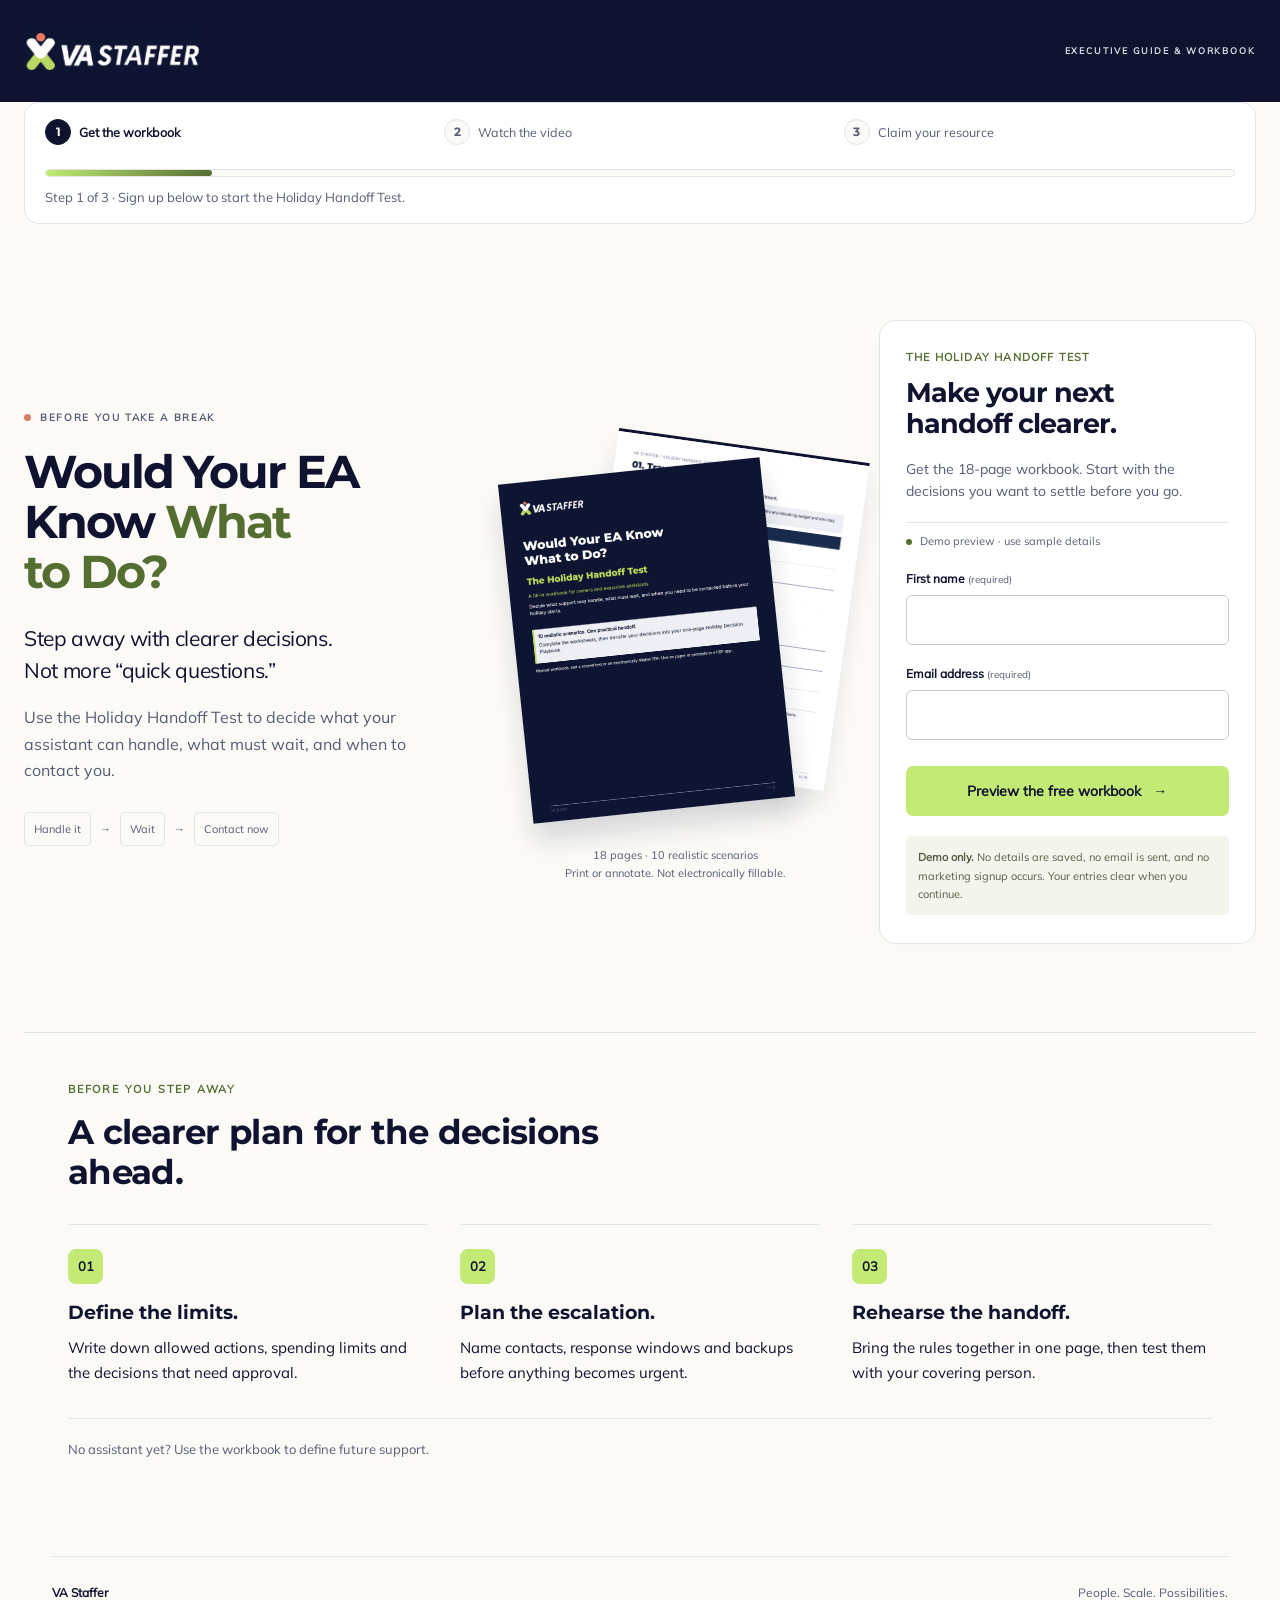
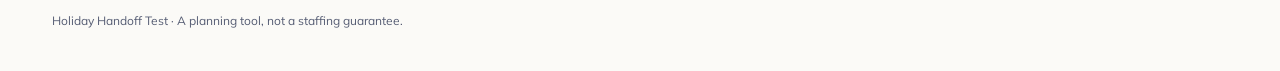
==== index.html @ 34c8da95 "Add 3-step progress bar to all pages; replace thank-you demo link with Claim Your Resource Page Here" ====
<!doctype html>
<html lang="en"><head><meta charset="utf-8"><meta name="viewport" content="width=device-width,initial-scale=1"><meta name="robots" content="noindex, nofollow"><meta name="description" content="The Holiday Handoff Test: an 18-page workbook for owners and executive assistants."><title>Would Your EA Know What to Do? | VA Staffer</title><link rel="icon" href="data:,"><link rel="stylesheet" href="styles.css"></head><body><a class="skip" href="#main">Skip to content</a><header><div class="header-inner"><img src="assets/logo-user-reference.png" width="204" height="57" alt="VA Staffer"><span>EXECUTIVE GUIDE &amp; WORKBOOK</span></div></header><main id="main"><nav aria-label="Funnel progress" class="progress-steps compact"><ol><li data-state="now"><span class="step-dot">1</span><span><b>Get the workbook</b></span></li><li data-state="next"><span class="step-dot">2</span><span>Watch the video</span></li><li data-state="next"><span class="step-dot">3</span><span>Claim your resource</span></li></ol><div class="progress-bar" role="img" aria-label="Progress: step 1 of 3"><div class="progress-fill" style="width:14%"></div></div><p class="progress-note small">Step 1 of 3 · Sign up below to start the Holiday Handoff Test.</p></nav><section class="opt-hero"><div class="hero-copy"><p class="eyebrow hero-eyebrow">BEFORE YOU TAKE A BREAK</p><h1>Would Your EA<br>Know <em>What<br>to Do?</em></h1><p class="lead">Step away with clearer decisions.<br>Not more “quick questions.”</p><p>Use the Holiday Handoff Test to decide what your assistant can handle, what must wait, and when to contact you.</p><div class="decision-chips" aria-label="Three decision routes"><span>Handle it</span><b aria-hidden="true">→</b><span>Wait</span><b aria-hidden="true">→</b><span>Contact now</span></div></div><section class="form-card" aria-labelledby="form-heading"><p class="eyebrow">THE HOLIDAY HANDOFF TEST</p><h2 id="form-heading">Make your next<br>handoff clearer.</h2><p>Get the 18-page workbook. Start with the decisions you want to settle before you go.</p><p class="form-demo" id="demo-explanation"><span></span> Demo preview · use sample details</p><form id="demo-form" novalidate aria-describedby="demo-explanation privacy-note"><label for="first-name">First name <span class="required">(required)</span></label><input id="first-name" type="text" autocomplete="off" required maxlength="80" aria-describedby="first-name-error"><p class="error" id="first-name-error"></p><label for="email">Email address <span class="required">(required)</span></label><input id="email" type="email" autocomplete="off" inputmode="email" required maxlength="254" aria-describedby="email-error"><p class="error" id="email-error"></p><button class="button lime" type="submit" disabled>Preview the free workbook <span aria-hidden="true">→</span></button><p class="sr-only" id="form-status" role="status" aria-live="polite"></p><p class="small" id="privacy-note"><strong>Demo only.</strong> No details are saved, no email is sent, and no marketing signup occurs. Your entries clear when you continue.</p><noscript><p class="demo">JavaScript is required for this browser-only demo. No form data will be sent.</p></noscript></form></section><figure class="product"><div class="mockup"><img class="worksheet" src="assets/worksheet.png" width="551" height="713" alt="Actual travel disruption worksheet from the Holiday Handoff Test"><div class="book"><img src="assets/workbook-cover.png" width="816" height="1056" alt="Would Your EA Know What to Do? The Holiday Handoff Test workbook cover"></div></div><figcaption><strong>18 pages · 10 realistic scenarios</strong><br>Print or annotate. Not electronically fillable.</figcaption></figure></section><section class="section benefits" aria-labelledby="benefits-heading"><p class="eyebrow">BEFORE YOU STEP AWAY</p><h2 id="benefits-heading">A clearer plan for the decisions ahead.</h2><div class="grid"><article><span class="step">01</span><h3>Define the limits.</h3><p>Write down allowed actions, spending limits and the decisions that need approval.</p></article><article><span class="step">02</span><h3>Plan the escalation.</h3><p>Name contacts, response windows and backups before anything becomes urgent.</p></article><article><span class="step">03</span><h3>Rehearse the handoff.</h3><p>Bring the rules together in one page, then test them with your covering person.</p></article></div><p class="small closing">No assistant yet? Use the workbook to define future support.</p></section></main><script src="demo.js"></script><footer><div><strong>VA Staffer</strong><span>People. Scale. Possibilities.</span></div><p>Holiday Handoff Test · A planning tool, not a staffing guarantee.</p></footer></body></html>
---- styles.css ----
@font-face{font-family:Montserrat;src:url('assets/Montserrat.ttf') format('truetype');font-weight:400;font-display:swap}@font-face{font-family:Montserrat;src:url('assets/Montserrat-700.ttf') format('truetype');font-weight:600 900;font-display:swap}@font-face{font-family:Mulish;src:url('assets/mulish.ttf') format('truetype');font-weight:400;font-display:swap}:root{--navy:#0f1530;--lime:#c2ea74;--coral:#d98167;--gray:#f7f7f9;--muted:#566079;--line:#dce0e8}*{box-sizing:border-box}body{margin:0;background:var(--gray);color:var(--navy);font:16px/1.65 Mulish,Arial,sans-serif}h1,h2,h3{font-family:Montserrat,Arial,sans-serif;line-height:1.16}h1{font-size:clamp(36px,3.25vw,49px);letter-spacing:-1.5px;margin:16px 0 24px}h2{font-size:29px;letter-spacing:-.7px;margin:10px 0 24px}h3{font-size:20px;margin:18px 0 12px}p{margin:0 0 20px}a{color:inherit;text-underline-offset:4px}a:hover{text-decoration-thickness:2px}header{background:var(--navy);color:white}.header-inner{max-width:1224px;padding:25px 24px;margin:auto;display:flex;align-items:center;justify-content:space-between;gap:24px}.header-inner img{width:204px;height:auto;display:block}.header-inner span{font-size:11px;letter-spacing:1.8px;color:#dce0e8;font-weight:800}main{max-width:1224px;margin:auto;padding:0 24px}.opt-hero{display:grid;grid-template-columns:1.02fr .73fr 1.02fr;grid-template-areas:'copy book form';gap:34px;padding:64px 0;align-items:center}.hero-copy{grid-area:copy}.hero-copy h1 em{font-style:normal;display:inline;background:var(--lime);box-shadow:5px 0 var(--lime),-2px 0 var(--lime)}.hero-copy .lead{font-size:19px}.eyebrow{font-size:11px;font-weight:900;letter-spacing:1.8px;line-height:1.5;margin-bottom:16px}.product{grid-area:book;margin:0;text-align:center}.book{margin:10px 10px 28px 0;transform:rotate(-3deg);border:1px solid #47506b;box-shadow:7px 7px 0 var(--coral),14px 16px 25px #0f153025}.book img{display:block;width:100%;height:auto}.product figcaption{font-size:12px;color:var(--muted);line-height:1.6}.form-card{grid-area:form;background:white;padding:27px;border:1px solid var(--line);border-radius:16px;box-shadow:0 14px 40px #0f153007}.form-card h2{font-size:24px;margin:10px 0 14px}.form-card>p:not(.eyebrow){font-size:14px}.demo{background:#f1f5eb;border-left:3px solid #829d4c;padding:12px 14px;font-size:13px;line-height:1.55;margin:18px 0 22px}.demo p{margin:8px 0 10px}.demo a{font-weight:900}label{display:block;font-weight:800;font-size:14px;margin-bottom:6px}.required{font-size:11px;color:var(--muted);font-weight:600}input{display:block;width:100%;min-height:48px;font:inherit;font-size:16px;color:var(--navy);padding:11px 12px;border:1px solid #8c93a4;border-radius:6px;background:#fff}input::placeholder{color:#697386}input[aria-invalid=true]{border:2px solid #9b2929}.error{font-size:12px;line-height:1.45;color:#9b2929;min-height:8px;margin:4px 0 10px}.error:empty{margin:0;min-height:14px}.button{display:inline-flex;justify-content:center;align-items:center;gap:12px;min-height:50px;padding:14px 23px;border:0;border-radius:7px;font:800 15px/1.45 Mulish,Arial,sans-serif;color:var(--navy);text-decoration:none;cursor:pointer;transition:background .15s,transform .15s}.button:hover{filter:brightness(.96);transform:translateY(-1px)}.button:disabled{opacity:.6;cursor:not-allowed}.lime{background:var(--lime)}.coral{background:var(--coral)}form .button{width:100%;margin:4px 0 16px}.small{font-size:13px;color:var(--muted);line-height:1.65;margin:14px 0 0}.section{padding:48px;margin:0 0 28px;background:white;border-radius:16px;border:1px solid var(--line)}.grid{display:grid;grid-template-columns:repeat(3,1fr);gap:32px;margin-top:32px}.grid article{border-top:1px solid var(--line);padding-top:24px}.grid p{font-size:15px;margin:0}.step{display:inline-flex;background:var(--lime);min-width:35px;height:35px;align-items:center;justify-content:center;border-radius:50%;font-weight:900;font-size:13px}.closing{margin-top:32px;padding-top:20px;border-top:1px solid var(--line)}.narrow{max-width:1008px;padding-top:48px}.confirmation{text-align:center;background:transparent;border:none;padding:12px 32px 20px}.confirmation h1{font-size:42px;max-width:700px;margin:16px auto 20px}.lead{font-size:20px;line-height:1.6}.check-icon{display:inline-flex;align-items:center;justify-content:center;width:48px;height:48px;border-radius:50%;background:var(--lime);font-size:25px;margin-bottom:24px}.thank-demo{max-width:620px;margin:28px auto 0;text-align:left}.video-section h2{margin-bottom:24px}.video{aspect-ratio:16/9;background:var(--navy);border-radius:10px;overflow:hidden}.video iframe{width:100%;height:100%;border:0;display:block}.bridge{background:var(--navy);color:white;border-color:var(--navy);margin-bottom:48px}.bridge .eyebrow{color:var(--lime)}.bridge h2{max-width:730px;font-size:32px}.bridge>p:not(.eyebrow){max-width:730px}.bridge .small{color:#dce0e8}.bridge .button{margin-top:6px}.hero{display:grid;grid-template-columns:1.3fr .7fr;gap:10px 60px;align-items:center;margin:48px 0 28px;padding:48px;background:white;border:1px solid var(--line);border-radius:16px}.resource-label{grid-column:1/-1}.resource-hero h1{max-width:640px}.resource-hero .visual{text-align:center}.cover{display:block;width:100%;max-width:240px;height:auto;margin:auto;box-shadow:8px 8px 0 var(--coral)}.caption{font-size:12px;color:var(--muted);margin:24px 0 0}.scenarios{columns:2;column-gap:40px;margin:24px 0;padding-left:22px}.scenarios li{break-inside:avoid;margin:7px 0}li{margin-bottom:10px}footer{max-width:1224px;margin:auto;padding:20px 24px 40px;font-size:12px;color:var(--muted)}footer>div{display:flex;align-items:center;justify-content:space-between;gap:20px;border-top:1px solid var(--line);padding-top:26px;margin-bottom:8px}footer strong{color:var(--navy);font-weight:900}footer p{margin:0}.skip{position:absolute;top:0;left:16px;transform:translateY(-150%);background:white;padding:12px;z-index:9}.skip:focus{transform:translateY(0)}:focus-visible{outline:3px solid #586c23;outline-offset:4px}.sr-only{position:absolute;width:1px;height:1px;padding:0;margin:-1px;overflow:hidden;clip:rect(0,0,0,0);white-space:nowrap;border:0}@media(max-width:1100px) and (min-width:761px){.opt-hero{grid-template-columns:1fr 1fr;grid-template-areas:'copy form' 'book form';gap:28px}.product{max-width:220px;margin:auto}.hero-copy h1{font-size:39px}}@media(max-width:760px){.header-inner{padding:21px 22px}.header-inner img{width:176px}.header-inner span{display:none}main{padding:0 20px}.opt-hero{display:flex;flex-direction:column;gap:30px;padding:36px 0}.hero-copy h1{font-size:39px;letter-spacing:-1.3px}.hero-copy .lead{font-size:18px}.hero-copy>p:last-child{margin-bottom:0}.form-card{width:100%;padding:24px}.form-card h2{font-size:25px}.product{max-width:230px;margin:12px auto}.section{padding:28px 24px;border-radius:12px}h2{font-size:26px}.grid{grid-template-columns:1fr;gap:24px;margin-top:28px}.grid h3{margin-top:14px}.grid article{padding-top:22px}.narrow{padding-top:32px}.confirmation{padding:0 0 28px}.confirmation h1{font-size:35px;letter-spacing:-1px}.lead{font-size:18px}.thank-demo{margin-top:24px}.video-section{padding:24px 16px}.bridge h2{font-size:27px}.bridge .button{width:100%;padding-inline:16px}.hero{grid-template-columns:1fr;margin-top:32px;padding:28px 24px;gap:20px}.resource-hero h1{font-size:35px;letter-spacing:-1px;margin-top:0}.resource-label{grid-column:auto}.resource-label p{margin-bottom:0}.hero .visual{margin:12px 0 4px}.cover{max-width:215px}.resource-hero .button{width:100%;padding-inline:12px}.scenarios{columns:1}.check-icon{margin-bottom:22px}footer{padding:10px 20px 30px}footer>div{display:block}footer span{display:block;margin-top:4px}}@media(prefers-reduced-motion:reduce){*{scroll-behavior:auto!important;transition:none!important}}
/* Reference-led website: warm paper, spacious three-column hero, true resource mockup. */
:root{--navy:#10132f;--lime:#c2ea74;--olive:#546e32;--gray:#fbfaf7;--muted:#555c73;--line:#e4e3e9}
body{background:var(--gray)}.header-inner{max-width:1336px;padding:26px 24px;min-height:96px}.header-inner img{width:180px;height:auto}.header-inner span{font-size:9px;font-weight:600;letter-spacing:1.9px}
main{max-width:1336px}.opt-hero{grid-template-columns:minmax(0,1.13fr) minmax(0,.83fr) minmax(0,.94fr);gap:34px;padding:56px 0 70px;min-height:770px;align-items:center}
.hero-copy{padding-bottom:8px}.hero-copy h1{font-size:clamp(42px,3.6vw,54px);font-weight:800;line-height:1.09;letter-spacing:-2.1px;margin:22px 0 26px}.hero-copy h1 em{background:none;box-shadow:none;color:var(--olive)}.hero-copy .lead{font-size:21px;line-height:1.5;letter-spacing:-.35px;margin-bottom:18px}.hero-copy>p:not(.eyebrow):not(.lead){font-size:16px;line-height:1.65;color:var(--muted);max-width:420px}.hero-eyebrow{display:flex;align-items:center;gap:9px;font-size:10px;letter-spacing:1.65px;color:var(--muted)}.hero-eyebrow:before{content:'';width:7px;height:7px;background:var(--coral);border-radius:50%;flex-shrink:0}.decision-chips{display:flex;gap:9px;align-items:center;margin-top:28px;color:var(--muted);font-size:11px}.decision-chips span{padding:7px 9px;border:1px solid var(--line);border-radius:5px;background:transparent}.decision-chips b{font-weight:400}
.product{position:relative;padding-top:50px}.mockup{height:386px;position:relative;margin:0 0 28px}.book{position:absolute;left:1%;top:38px;width:79%;margin:0;transform:rotate(-6deg);border:0;box-shadow:0 18px 26px #10132f25;z-index:2}.book img{width:100%;height:auto}.worksheet{position:absolute;top:12px;right:-1%;width:76%;height:auto;transform:rotate(8deg);box-shadow:0 15px 26px #10132f16;border-top:3px solid var(--navy)}.product figcaption{font-size:11px;line-height:1.65;color:var(--muted);margin-left:-6px}.product figcaption strong{font-weight:400}
.form-card{padding:28px 26px;border:1px solid var(--line);border-radius:17px;box-shadow:0 8px 26px #10132f03;align-self:center}.form-card>.eyebrow{font-size:11px;letter-spacing:1.2px;color:var(--olive);font-weight:900;margin-bottom:12px}.form-card h2{font-size:27px;font-weight:800;line-height:1.16;letter-spacing:-1px;margin-bottom:18px}.form-card>p:not(.eyebrow){font-size:14px;line-height:1.6;color:var(--muted)}.form-card .form-demo{font-size:11px!important;padding:10px 0 0;border-top:1px solid var(--line);margin-bottom:18px}.form-demo span{display:inline-block;width:6px;height:6px;background:var(--olive);border-radius:50%;margin-right:5px}label{font-size:12px;font-weight:900}.required{font-size:10px;font-weight:400;color:var(--muted)}input{min-height:48px;border-color:#c9c7d0;border-radius:6px}.error:empty{min-height:19px}form .button{font-size:14px;min-height:50px;border-radius:7px;padding-inline:12px;margin-top:7px;margin-bottom:8px}form .small{background:#f3f4ec;padding:12px;font-size:11px;line-height:1.65;border-radius:5px;color:#555e44;margin-top:12px}.section{border-radius:15px}.benefits{padding:48px 44px;background:transparent;border:0;border-top:1px solid var(--line);border-radius:0;margin-top:8px}.benefits h2{font-size:34px;max-width:650px}.benefits .eyebrow{color:var(--olive)}.step{border-radius:8px}.grid h3{font-size:19px}.cover{box-shadow:0 16px 28px #10132f26;transform:rotate(-3deg)}.bridge{background:var(--navy)}.bridge .button{background:var(--lime)}.confirmation h1{font-size:44px}.resource-hero h1{font-size:43px}
@media(min-width:1101px) and (max-width:1270px){.opt-hero{gap:26px}.hero-copy h1{font-size:44px}.mockup{height:340px}.form-card{padding:26px 22px}.form-card h2{font-size:25px}.hero-copy .lead{font-size:19px}}
@media(min-width:761px) and (max-width:1100px){.opt-hero{grid-template-columns:1fr 1fr;grid-template-areas:'copy form' 'book form';gap:28px;padding-block:48px}.hero-copy h1{font-size:44px}.product{padding-top:0;width:240px;max-width:100%;margin:auto}.mockup{height:320px;margin-bottom:10px}.form-card{align-self:start}.hero-copy .lead{font-size:19px}}
@media(max-width:760px){.header-inner{min-height:85px;padding:21px 23px}.header-inner img{width:170px}.opt-hero{display:grid;grid-template-columns:1fr;grid-template-areas:'copy' 'book' 'form';gap:30px;padding:39px 0 40px;min-height:0}.hero-copy{padding:0}.hero-copy h1{font-size:44px;line-height:1.1;letter-spacing:-1.8px;margin:20px 0 24px}.hero-copy .lead{font-size:20px}.hero-copy>p:not(.eyebrow):not(.lead){font-size:15px}.decision-chips{margin-top:24px;font-size:10px;gap:8px}.product{padding-top:0;width:270px;max-width:90%;margin:0 auto 2px}.mockup{height:358px;margin-bottom:18px}.form-card{padding:26px 24px}.form-card h2{font-size:28px}.benefits{padding:32px 3px}.benefits h2{font-size:28px}.confirmation h1{font-size:34px}.resource-hero h1{font-size:33px}.hero{padding:28px 24px}.cover{max-width:210px}.resource-hero .visual{padding:20px 0}.narrow{padding-top:32px}.bridge h2{font-size:27px}.section:not(.benefits){margin-bottom:24px}.header-inner span{display:none}}
@media(max-width:359px){.hero-copy h1{font-size:37px}.form-card{padding:24px 18px}.form-card h2{font-size:25px}.product{width:240px}.mockup{height:318px}.decision-chips{gap:5px}}

/* Funnel progress bar: 3-step journey (added 2026-10-28) */
.progress-steps{max-width:620px;margin:30px auto 0;background:#fff;border:1px solid var(--line);border-radius:14px;padding:22px 24px 18px;text-align:left}
.progress-steps ol{list-style:none;display:flex;gap:8px;margin:0 0 14px;padding:0}
.progress-steps li{flex:1;display:flex;align-items:center;gap:8px;font-size:12.5px;color:var(--muted);min-width:0}
.progress-steps li a,.progress-steps li b{font-size:12.5px;text-decoration:none;line-height:1.3}
.progress-steps li b{color:var(--navy)}
.progress-steps li[data-state=done] a{color:var(--muted);text-decoration:underline}
.progress-steps .step-dot{display:inline-flex;align-items:center;justify-content:center;width:26px;height:26px;flex-shrink:0;border-radius:50%;font-family:Montserrat,Arial,sans-serif;font-weight:800;font-size:12px;background:var(--gray);border:1.5px solid var(--line);color:var(--muted)}
.progress-steps li[data-state=done] .step-dot{background:var(--lime);border-color:var(--lime);color:var(--navy)}
.progress-steps li[data-state=now] .step-dot{background:var(--navy);border-color:var(--navy);color:#fff}
.progress-steps.compact{max-width:100%;margin:0 0 30px;padding:16px 20px 14px}
.progress-bar{height:8px;background:var(--gray);border:1px solid var(--line);border-radius:99px;overflow:hidden}
.progress-fill{height:100%;background:linear-gradient(90deg,var(--lime),var(--olive));border-radius:99px;min-width:14px}
.progress-note{margin:10px 0 0}
.claim-cta{margin-top:6px}
@media(max-width:760px){.progress-steps li{font-size:11px;gap:6px}.progress-steps .step-dot{width:22px;height:22px;font-size:11px}.progress-steps.compact{padding:14px 16px 12px}}
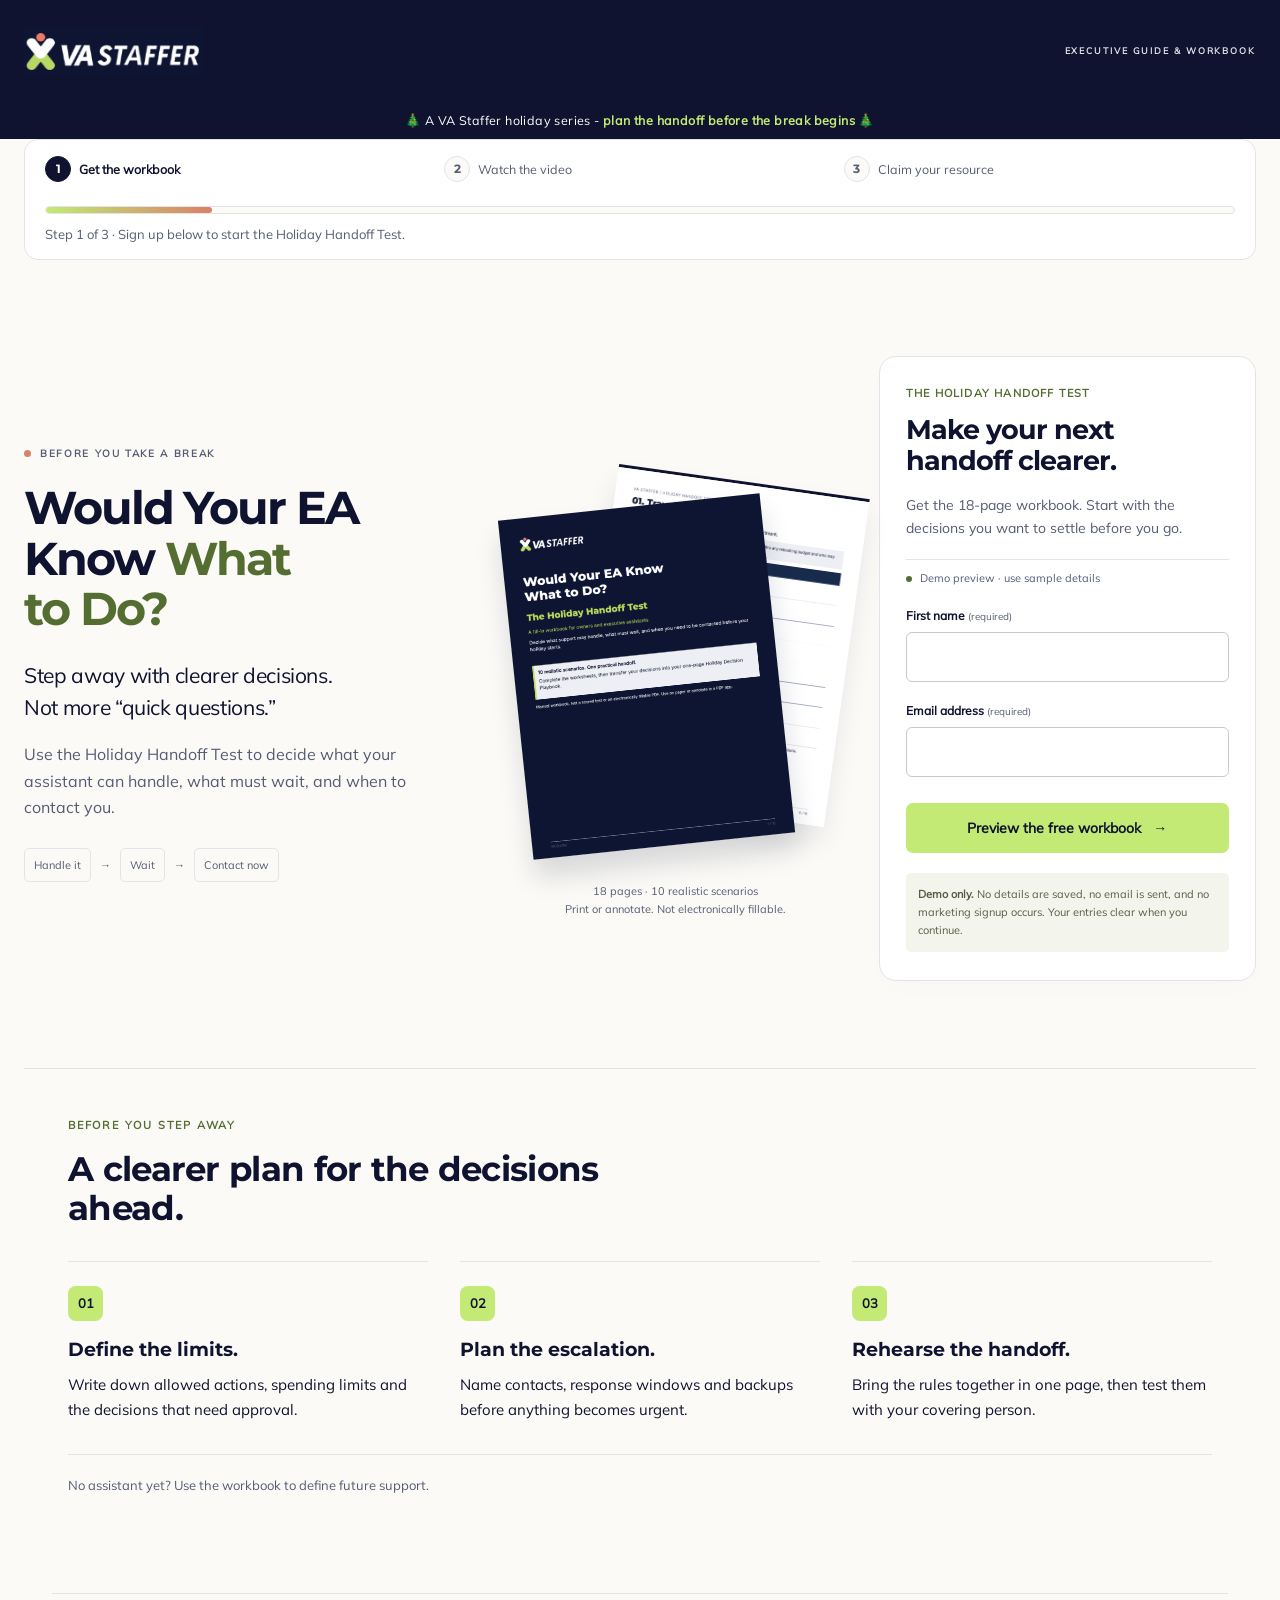
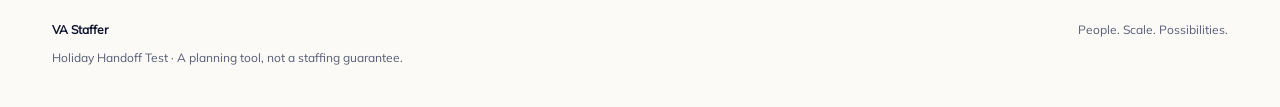
==== commit e8353251: "Add subtle seasonal touches: snow animation, holiday banner, HOLIDAY EDITION flag" ====
--- a/index.html
+++ b/index.html
@@ -1,2 +1,2 @@
 <!doctype html>
-<html lang="en"><head><meta charset="utf-8"><meta name="viewport" content="width=device-width,initial-scale=1"><meta name="robots" content="noindex, nofollow"><meta name="description" content="The Holiday Handoff Test: an 18-page workbook for owners and executive assistants."><title>Would Your EA Know What to Do? | VA Staffer</title><link rel="icon" href="data:,"><link rel="stylesheet" href="styles.css"></head><body><a class="skip" href="#main">Skip to content</a><header><div class="header-inner"><img src="assets/logo-user-reference.png" width="204" height="57" alt="VA Staffer"><span>EXECUTIVE GUIDE &amp; WORKBOOK</span></div></header><main id="main"><nav aria-label="Funnel progress" class="progress-steps compact"><ol><li data-state="now"><span class="step-dot">1</span><span><b>Get the workbook</b></span></li><li data-state="next"><span class="step-dot">2</span><span>Watch the video</span></li><li data-state="next"><span class="step-dot">3</span><span>Claim your resource</span></li></ol><div class="progress-bar" role="img" aria-label="Progress: step 1 of 3"><div class="progress-fill" style="width:14%"></div></div><p class="progress-note small">Step 1 of 3 · Sign up below to start the Holiday Handoff Test.</p></nav><section class="opt-hero"><div class="hero-copy"><p class="eyebrow hero-eyebrow">BEFORE YOU TAKE A BREAK</p><h1>Would Your EA<br>Know <em>What<br>to Do?</em></h1><p class="lead">Step away with clearer decisions.<br>Not more “quick questions.”</p><p>Use the Holiday Handoff Test to decide what your assistant can handle, what must wait, and when to contact you.</p><div class="decision-chips" aria-label="Three decision routes"><span>Handle it</span><b aria-hidden="true">→</b><span>Wait</span><b aria-hidden="true">→</b><span>Contact now</span></div></div><section class="form-card" aria-labelledby="form-heading"><p class="eyebrow">THE HOLIDAY HANDOFF TEST</p><h2 id="form-heading">Make your next<br>handoff clearer.</h2><p>Get the 18-page workbook. Start with the decisions you want to settle before you go.</p><p class="form-demo" id="demo-explanation"><span></span> Demo preview · use sample details</p><form id="demo-form" novalidate aria-describedby="demo-explanation privacy-note"><label for="first-name">First name <span class="required">(required)</span></label><input id="first-name" type="text" autocomplete="off" required maxlength="80" aria-describedby="first-name-error"><p class="error" id="first-name-error"></p><label for="email">Email address <span class="required">(required)</span></label><input id="email" type="email" autocomplete="off" inputmode="email" required maxlength="254" aria-describedby="email-error"><p class="error" id="email-error"></p><button class="button lime" type="submit" disabled>Preview the free workbook <span aria-hidden="true">→</span></button><p class="sr-only" id="form-status" role="status" aria-live="polite"></p><p class="small" id="privacy-note"><strong>Demo only.</strong> No details are saved, no email is sent, and no marketing signup occurs. Your entries clear when you continue.</p><noscript><p class="demo">JavaScript is required for this browser-only demo. No form data will be sent.</p></noscript></form></section><figure class="product"><div class="mockup"><img class="worksheet" src="assets/worksheet.png" width="551" height="713" alt="Actual travel disruption worksheet from the Holiday Handoff Test"><div class="book"><img src="assets/workbook-cover.png" width="816" height="1056" alt="Would Your EA Know What to Do? The Holiday Handoff Test workbook cover"></div></div><figcaption><strong>18 pages · 10 realistic scenarios</strong><br>Print or annotate. Not electronically fillable.</figcaption></figure></section><section class="section benefits" aria-labelledby="benefits-heading"><p class="eyebrow">BEFORE YOU STEP AWAY</p><h2 id="benefits-heading">A clearer plan for the decisions ahead.</h2><div class="grid"><article><span class="step">01</span><h3>Define the limits.</h3><p>Write down allowed actions, spending limits and the decisions that need approval.</p></article><article><span class="step">02</span><h3>Plan the escalation.</h3><p>Name contacts, response windows and backups before anything becomes urgent.</p></article><article><span class="step">03</span><h3>Rehearse the handoff.</h3><p>Bring the rules together in one page, then test them with your covering person.</p></article></div><p class="small closing">No assistant yet? Use the workbook to define future support.</p></section></main><script src="demo.js"></script><footer><div><strong>VA Staffer</strong><span>People. Scale. Possibilities.</span></div><p>Holiday Handoff Test · A planning tool, not a staffing guarantee.</p></footer></body></html>+<html lang="en"><head><meta charset="utf-8"><meta name="viewport" content="width=device-width,initial-scale=1"><meta name="robots" content="noindex, nofollow"><meta name="description" content="The Holiday Handoff Test: an 18-page workbook for owners and executive assistants."><title>Would Your EA Know What to Do? | VA Staffer</title><link rel="icon" href="data:,"><link rel="stylesheet" href="styles.css"></head><body><a class="skip" href="#main">Skip to content</a><header><div class="header-inner"><img src="assets/logo-user-reference.png" width="204" height="57" alt="VA Staffer"><span>EXECUTIVE GUIDE &amp; WORKBOOK</span></div></header><div class="xmas-banner" role="note">🎄 A VA Staffer holiday series - <b>plan the handoff before the break begins</b> 🎄</div><main id="main"><nav aria-label="Funnel progress" class="progress-steps compact"><ol><li data-state="now"><span class="step-dot">1</span><span><b>Get the workbook</b></span></li><li data-state="next"><span class="step-dot">2</span><span>Watch the video</span></li><li data-state="next"><span class="step-dot">3</span><span>Claim your resource</span></li></ol><div class="progress-bar" role="img" aria-label="Progress: step 1 of 3"><div class="progress-fill" style="width:14%"></div></div><p class="progress-note small">Step 1 of 3 · Sign up below to start the Holiday Handoff Test.</p></nav><section class="opt-hero"><div class="hero-copy"><p class="eyebrow hero-eyebrow">BEFORE YOU TAKE A BREAK</p><h1>Would Your EA<br>Know <em>What<br>to Do?</em></h1><p class="lead">Step away with clearer decisions.<br>Not more “quick questions.”</p><p>Use the Holiday Handoff Test to decide what your assistant can handle, what must wait, and when to contact you.</p><div class="decision-chips" aria-label="Three decision routes"><span>Handle it</span><b aria-hidden="true">→</b><span>Wait</span><b aria-hidden="true">→</b><span>Contact now</span></div></div><section class="form-card" aria-labelledby="form-heading"><p class="eyebrow">THE HOLIDAY HANDOFF TEST</p><h2 id="form-heading">Make your next<br>handoff clearer.</h2><p>Get the 18-page workbook. Start with the decisions you want to settle before you go.</p><p class="form-demo" id="demo-explanation"><span></span> Demo preview · use sample details</p><form id="demo-form" novalidate aria-describedby="demo-explanation privacy-note"><label for="first-name">First name <span class="required">(required)</span></label><input id="first-name" type="text" autocomplete="off" required maxlength="80" aria-describedby="first-name-error"><p class="error" id="first-name-error"></p><label for="email">Email address <span class="required">(required)</span></label><input id="email" type="email" autocomplete="off" inputmode="email" required maxlength="254" aria-describedby="email-error"><p class="error" id="email-error"></p><button class="button lime" type="submit" disabled>Preview the free workbook <span aria-hidden="true">→</span></button><p class="sr-only" id="form-status" role="status" aria-live="polite"></p><p class="small" id="privacy-note"><strong>Demo only.</strong> No details are saved, no email is sent, and no marketing signup occurs. Your entries clear when you continue.</p><noscript><p class="demo">JavaScript is required for this browser-only demo. No form data will be sent.</p></noscript></form></section><figure class="product"><div class="mockup"><img class="worksheet" src="assets/worksheet.png" width="551" height="713" alt="Actual travel disruption worksheet from the Holiday Handoff Test"><div class="book"><img src="assets/workbook-cover.png" width="816" height="1056" alt="Would Your EA Know What to Do? The Holiday Handoff Test workbook cover"></div></div><figcaption><strong>18 pages · 10 realistic scenarios</strong><br>Print or annotate. Not electronically fillable.</figcaption></figure></section><section class="section benefits" aria-labelledby="benefits-heading"><p class="eyebrow">BEFORE YOU STEP AWAY</p><h2 id="benefits-heading">A clearer plan for the decisions ahead.</h2><div class="grid"><article><span class="step">01</span><h3>Define the limits.</h3><p>Write down allowed actions, spending limits and the decisions that need approval.</p></article><article><span class="step">02</span><h3>Plan the escalation.</h3><p>Name contacts, response windows and backups before anything becomes urgent.</p></article><article><span class="step">03</span><h3>Rehearse the handoff.</h3><p>Bring the rules together in one page, then test them with your covering person.</p></article></div><p class="small closing">No assistant yet? Use the workbook to define future support.</p></section></main><script src="demo.js"></script><footer><div><strong>VA Staffer</strong><span>People. Scale. Possibilities.</span></div><p>Holiday Handoff Test · A planning tool, not a staffing guarantee.</p></footer><div class="snow" aria-hidden="true"><i style="left:33.9%;width:8px;height:8px;opacity:0.57;animation-duration:11.4s;animation-delay:-15.7s;--drift:53px"></i><i style="left:27.0%;width:9px;height:9px;opacity:0.69;animation-duration:18.9s;animation-delay:-12.4s;--drift:41px"></i><i style="left:87.0%;width:9px;height:9px;opacity:0.82;animation-duration:15.6s;animation-delay:-1.8s;--drift:35px"></i><i style="left:60.4%;width:5px;height:5px;opacity:0.7;animation-duration:17.0s;animation-delay:-14.9s;--drift:38px"></i><i style="left:37.9%;width:10px;height:10px;opacity:0.87;animation-duration:10.4s;animation-delay:-6.7s;--drift:-34px"></i><i style="left:73.0%;width:10px;height:10px;opacity:0.87;animation-duration:13.0s;animation-delay:-9.5s;--drift:-1px"></i><i style="left:3.0%;width:10px;height:10px;opacity:0.79;animation-duration:11.4s;animation-delay:-5.4s;--drift:56px"></i><i style="left:0.7%;width:6px;height:6px;opacity:0.55;animation-duration:16.5s;animation-delay:-8.1s;--drift:-25px"></i><i style="left:61.1%;width:8px;height:8px;opacity:0.63;animation-duration:17.2s;animation-delay:-14.8s;--drift:-59px"></i><i style="left:97.2%;width:9px;height:9px;opacity:0.73;animation-duration:17.2s;animation-delay:-17.7s;--drift:52px"></i><i style="left:30.4%;width:6px;height:6px;opacity:0.72;animation-duration:10.7s;animation-delay:-16.4s;--drift:26px"></i><i style="left:27.2%;width:10px;height:10px;opacity:0.6;animation-duration:11.5s;animation-delay:-8.0s;--drift:16px"></i><i style="left:64.7%;width:9px;height:9px;opacity:0.76;animation-duration:18.2s;animation-delay:-4.1s;--drift:-19px"></i><i style="left:54.1%;width:5px;height:5px;opacity:0.79;animation-duration:16.4s;animation-delay:-16.3s;--drift:-38px"></i><i style="left:70.1%;width:8px;height:8px;opacity:0.59;animation-duration:11.2s;animation-delay:-9.3s;--drift:8px"></i><i style="left:76.5%;width:10px;height:10px;opacity:0.54;animation-duration:16.5s;animation-delay:-3.7s;--drift:17px"></i><i style="left:48.1%;width:9px;height:9px;opacity:0.78;animation-duration:18.4s;animation-delay:-7.6s;--drift:54px"></i><i style="left:29.1%;width:10px;height:10px;opacity:0.68;animation-duration:15.9s;animation-delay:-11.0s;--drift:3px"></i><i style="left:48.4%;width:5px;height:5px;opacity:0.63;animation-duration:17.0s;animation-delay:-11.6s;--drift:-23px"></i><i style="left:23.1%;width:10px;height:10px;opacity:0.65;animation-duration:17.7s;animation-delay:-3.8s;--drift:-60px"></i><i style="left:60.9%;width:6px;height:6px;opacity:0.93;animation-duration:18.0s;animation-delay:-1.7s;--drift:-57px"></i><i style="left:3.3%;width:9px;height:9px;opacity:0.58;animation-duration:13.7s;animation-delay:-5.2s;--drift:-56px"></i><i style="left:35.7%;width:5px;height:5px;opacity:0.94;animation-duration:15.8s;animation-delay:-12.2s;--drift:-18px"></i><i style="left:87.9%;width:6px;height:6px;opacity:0.85;animation-duration:19.8s;animation-delay:-2.6s;--drift:-52px"></i><i style="left:35.2%;width:10px;height:10px;opacity:0.55;animation-duration:14.8s;animation-delay:-1.2s;--drift:13px"></i><i style="left:74.0%;width:9px;height:9px;opacity:0.58;animation-duration:18.8s;animation-delay:-16.3s;--drift:23px"></i></div></body></html>
--- a/styles.css
+++ b/styles.css
@@ -27,3 +27,13 @@
 .progress-note{margin:10px 0 0}
 .claim-cta{margin-top:6px}
 @media(max-width:760px){.progress-steps li{font-size:11px;gap:6px}.progress-steps .step-dot{width:22px;height:22px;font-size:11px}.progress-steps.compact{padding:14px 16px 12px}}
+
+/* Seasonal: subtle Christmas snow + accent (added 2026-10-28, respects reduced motion) */
+.snow{position:fixed;inset:0;pointer-events:none;z-index:2;overflow:hidden}
+.snow i{position:absolute;top:-3vh;display:block;width:8px;height:8px;background:#fff;border-radius:50%;opacity:.85;filter:blur(.4px);box-shadow:0 0 3px #c9d7f2;animation:snow-fall linear infinite}
+@keyframes snow-fall{to{transform:translateY(106vh) translateX(var(--drift,0px)) rotate(180deg)}}
+@media(prefers-reduced-motion:reduce){.snow i{display:none}}
+.xmas-banner{background:var(--navy);color:#fff;text-align:center;font-size:12.5px;letter-spacing:.4px;padding:9px 16px;line-height:1.5}
+.xmas-banner b{color:var(--lime)}
+.progress-fill{background:linear-gradient(90deg,var(--lime),var(--coral))}
+.holiday-flag{display:inline-flex;align-items:center;gap:7px;background:var(--lime);color:var(--navy);font:800 10.5px/1 Mulish,Arial,sans-serif;letter-spacing:1.4px;padding:8px 12px;border-radius:99px;vertical-align:middle}
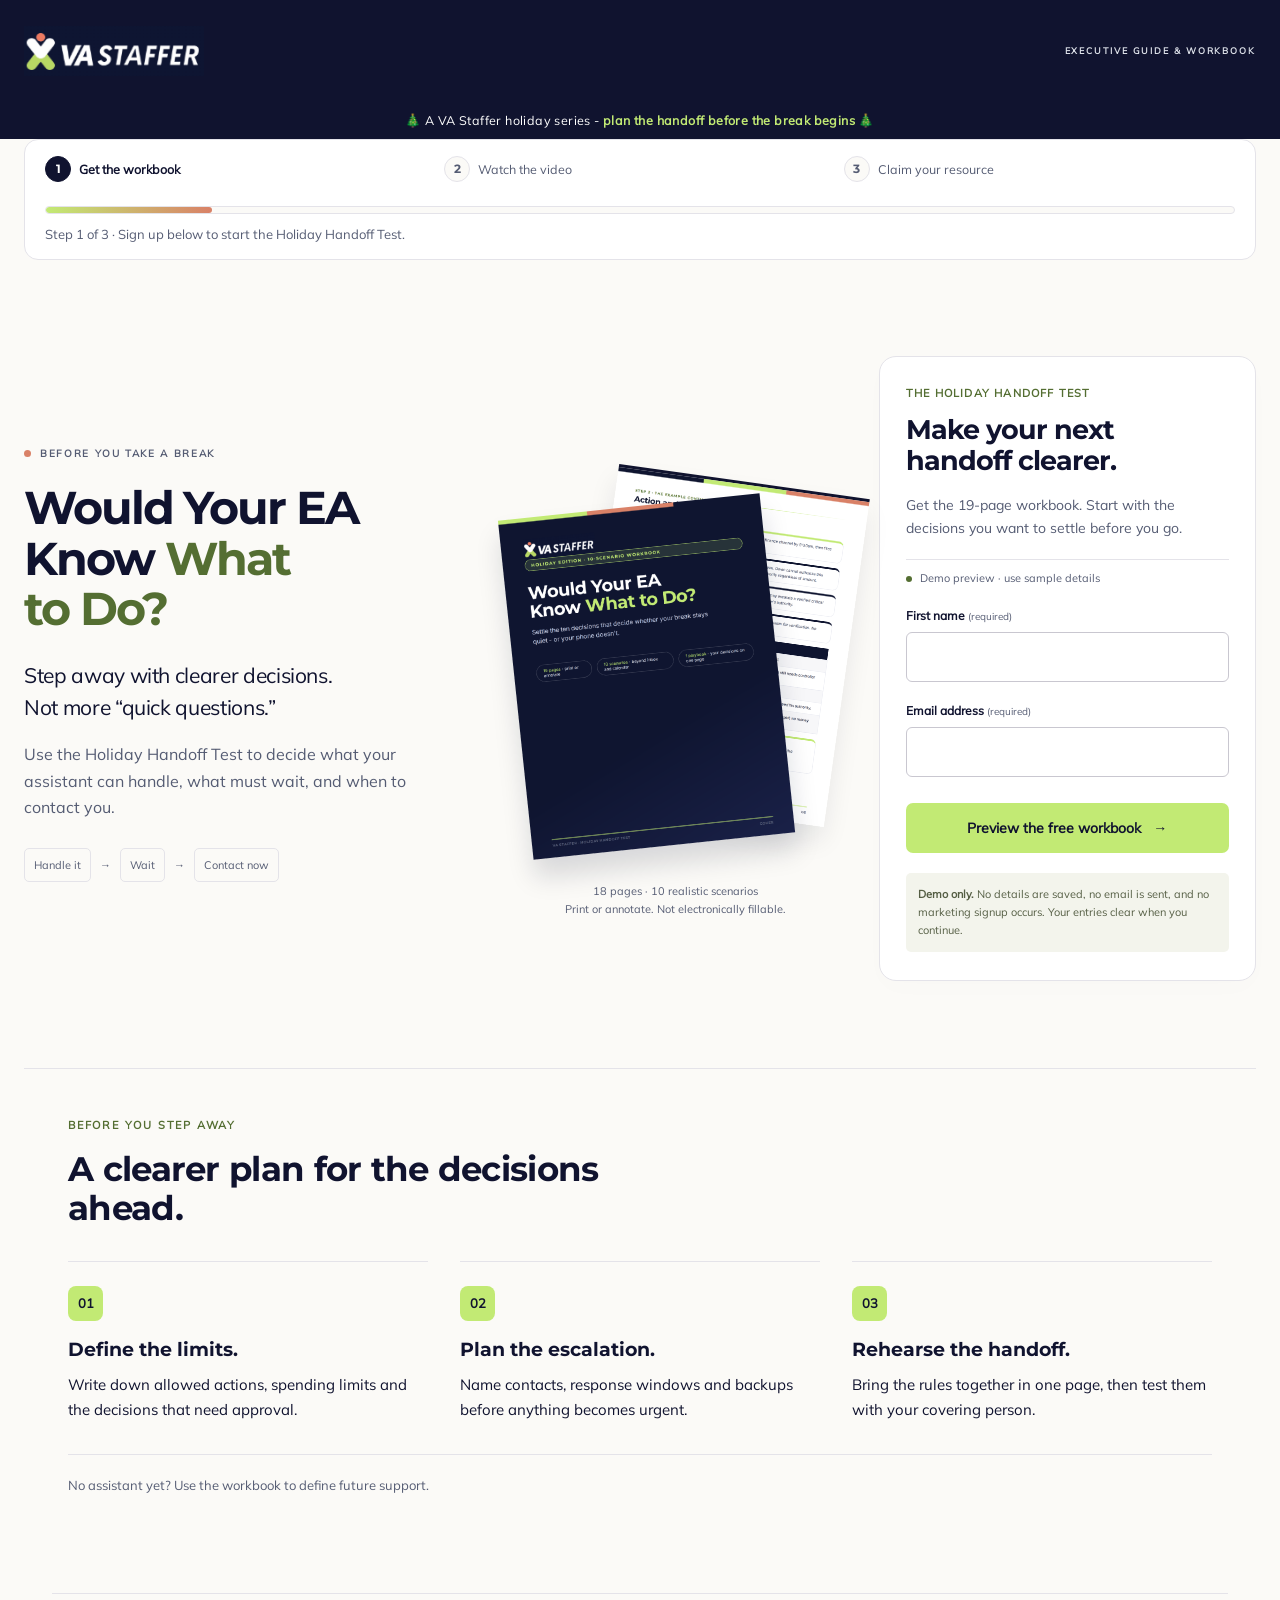
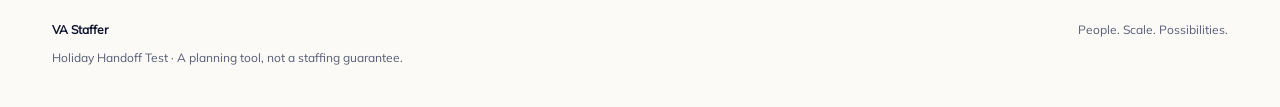
==== commit 27b798c9: "Fix distorted Santa/reindeer with clean geometric illustration, snowballs to real snowflakes, 18 to " ====
--- a/index.html
+++ b/index.html
@@ -1,2 +1,2 @@
 <!doctype html>
-<html lang="en"><head><meta charset="utf-8"><meta name="viewport" content="width=device-width,initial-scale=1"><meta name="robots" content="noindex, nofollow"><meta name="description" content="The Holiday Handoff Test: an 18-page workbook for owners and executive assistants."><title>Would Your EA Know What to Do? | VA Staffer</title><link rel="icon" href="data:,"><link rel="stylesheet" href="styles.css"></head><body><a class="skip" href="#main">Skip to content</a><header><div class="header-inner"><img src="assets/logo-user-reference.png" width="204" height="57" alt="VA Staffer"><span>EXECUTIVE GUIDE &amp; WORKBOOK</span></div></header><div class="xmas-banner" role="note">🎄 A VA Staffer holiday series - <b>plan the handoff before the break begins</b> 🎄</div><main id="main"><nav aria-label="Funnel progress" class="progress-steps compact"><ol><li data-state="now"><span class="step-dot">1</span><span><b>Get the workbook</b></span></li><li data-state="next"><span class="step-dot">2</span><span>Watch the video</span></li><li data-state="next"><span class="step-dot">3</span><span>Claim your resource</span></li></ol><div class="progress-bar" role="img" aria-label="Progress: step 1 of 3"><div class="progress-fill" style="width:14%"></div></div><p class="progress-note small">Step 1 of 3 · Sign up below to start the Holiday Handoff Test.</p></nav><section class="opt-hero"><div class="hero-copy"><p class="eyebrow hero-eyebrow">BEFORE YOU TAKE A BREAK</p><h1>Would Your EA<br>Know <em>What<br>to Do?</em></h1><p class="lead">Step away with clearer decisions.<br>Not more “quick questions.”</p><p>Use the Holiday Handoff Test to decide what your assistant can handle, what must wait, and when to contact you.</p><div class="decision-chips" aria-label="Three decision routes"><span>Handle it</span><b aria-hidden="true">→</b><span>Wait</span><b aria-hidden="true">→</b><span>Contact now</span></div></div><section class="form-card" aria-labelledby="form-heading"><p class="eyebrow">THE HOLIDAY HANDOFF TEST</p><h2 id="form-heading">Make your next<br>handoff clearer.</h2><p>Get the 18-page workbook. Start with the decisions you want to settle before you go.</p><p class="form-demo" id="demo-explanation"><span></span> Demo preview · use sample details</p><form id="demo-form" novalidate aria-describedby="demo-explanation privacy-note"><label for="first-name">First name <span class="required">(required)</span></label><input id="first-name" type="text" autocomplete="off" required maxlength="80" aria-describedby="first-name-error"><p class="error" id="first-name-error"></p><label for="email">Email address <span class="required">(required)</span></label><input id="email" type="email" autocomplete="off" inputmode="email" required maxlength="254" aria-describedby="email-error"><p class="error" id="email-error"></p><button class="button lime" type="submit" disabled>Preview the free workbook <span aria-hidden="true">→</span></button><p class="sr-only" id="form-status" role="status" aria-live="polite"></p><p class="small" id="privacy-note"><strong>Demo only.</strong> No details are saved, no email is sent, and no marketing signup occurs. Your entries clear when you continue.</p><noscript><p class="demo">JavaScript is required for this browser-only demo. No form data will be sent.</p></noscript></form></section><figure class="product"><div class="mockup"><img class="worksheet" src="assets/worksheet.png" width="551" height="713" alt="Actual travel disruption worksheet from the Holiday Handoff Test"><div class="book"><img src="assets/workbook-cover.png" width="816" height="1056" alt="Would Your EA Know What to Do? The Holiday Handoff Test workbook cover"></div></div><figcaption><strong>18 pages · 10 realistic scenarios</strong><br>Print or annotate. Not electronically fillable.</figcaption></figure></section><section class="section benefits" aria-labelledby="benefits-heading"><p class="eyebrow">BEFORE YOU STEP AWAY</p><h2 id="benefits-heading">A clearer plan for the decisions ahead.</h2><div class="grid"><article><span class="step">01</span><h3>Define the limits.</h3><p>Write down allowed actions, spending limits and the decisions that need approval.</p></article><article><span class="step">02</span><h3>Plan the escalation.</h3><p>Name contacts, response windows and backups before anything becomes urgent.</p></article><article><span class="step">03</span><h3>Rehearse the handoff.</h3><p>Bring the rules together in one page, then test them with your covering person.</p></article></div><p class="small closing">No assistant yet? Use the workbook to define future support.</p></section></main><script src="demo.js"></script><footer><div><strong>VA Staffer</strong><span>People. Scale. Possibilities.</span></div><p>Holiday Handoff Test · A planning tool, not a staffing guarantee.</p></footer><div class="snow" aria-hidden="true"><i style="left:33.9%;width:8px;height:8px;opacity:0.57;animation-duration:11.4s;animation-delay:-15.7s;--drift:53px"></i><i style="left:27.0%;width:9px;height:9px;opacity:0.69;animation-duration:18.9s;animation-delay:-12.4s;--drift:41px"></i><i style="left:87.0%;width:9px;height:9px;opacity:0.82;animation-duration:15.6s;animation-delay:-1.8s;--drift:35px"></i><i style="left:60.4%;width:5px;height:5px;opacity:0.7;animation-duration:17.0s;animation-delay:-14.9s;--drift:38px"></i><i style="left:37.9%;width:10px;height:10px;opacity:0.87;animation-duration:10.4s;animation-delay:-6.7s;--drift:-34px"></i><i style="left:73.0%;width:10px;height:10px;opacity:0.87;animation-duration:13.0s;animation-delay:-9.5s;--drift:-1px"></i><i style="left:3.0%;width:10px;height:10px;opacity:0.79;animation-duration:11.4s;animation-delay:-5.4s;--drift:56px"></i><i style="left:0.7%;width:6px;height:6px;opacity:0.55;animation-duration:16.5s;animation-delay:-8.1s;--drift:-25px"></i><i style="left:61.1%;width:8px;height:8px;opacity:0.63;animation-duration:17.2s;animation-delay:-14.8s;--drift:-59px"></i><i style="left:97.2%;width:9px;height:9px;opacity:0.73;animation-duration:17.2s;animation-delay:-17.7s;--drift:52px"></i><i style="left:30.4%;width:6px;height:6px;opacity:0.72;animation-duration:10.7s;animation-delay:-16.4s;--drift:26px"></i><i style="left:27.2%;width:10px;height:10px;opacity:0.6;animation-duration:11.5s;animation-delay:-8.0s;--drift:16px"></i><i style="left:64.7%;width:9px;height:9px;opacity:0.76;animation-duration:18.2s;animation-delay:-4.1s;--drift:-19px"></i><i style="left:54.1%;width:5px;height:5px;opacity:0.79;animation-duration:16.4s;animation-delay:-16.3s;--drift:-38px"></i><i style="left:70.1%;width:8px;height:8px;opacity:0.59;animation-duration:11.2s;animation-delay:-9.3s;--drift:8px"></i><i style="left:76.5%;width:10px;height:10px;opacity:0.54;animation-duration:16.5s;animation-delay:-3.7s;--drift:17px"></i><i style="left:48.1%;width:9px;height:9px;opacity:0.78;animation-duration:18.4s;animation-delay:-7.6s;--drift:54px"></i><i style="left:29.1%;width:10px;height:10px;opacity:0.68;animation-duration:15.9s;animation-delay:-11.0s;--drift:3px"></i><i style="left:48.4%;width:5px;height:5px;opacity:0.63;animation-duration:17.0s;animation-delay:-11.6s;--drift:-23px"></i><i style="left:23.1%;width:10px;height:10px;opacity:0.65;animation-duration:17.7s;animation-delay:-3.8s;--drift:-60px"></i><i style="left:60.9%;width:6px;height:6px;opacity:0.93;animation-duration:18.0s;animation-delay:-1.7s;--drift:-57px"></i><i style="left:3.3%;width:9px;height:9px;opacity:0.58;animation-duration:13.7s;animation-delay:-5.2s;--drift:-56px"></i><i style="left:35.7%;width:5px;height:5px;opacity:0.94;animation-duration:15.8s;animation-delay:-12.2s;--drift:-18px"></i><i style="left:87.9%;width:6px;height:6px;opacity:0.85;animation-duration:19.8s;animation-delay:-2.6s;--drift:-52px"></i><i style="left:35.2%;width:10px;height:10px;opacity:0.55;animation-duration:14.8s;animation-delay:-1.2s;--drift:13px"></i><i style="left:74.0%;width:9px;height:9px;opacity:0.58;animation-duration:18.8s;animation-delay:-16.3s;--drift:23px"></i></div></body></html>+<html lang="en"><head><meta charset="utf-8"><meta name="viewport" content="width=device-width,initial-scale=1"><meta name="robots" content="noindex, nofollow"><meta name="description" content="The Holiday Handoff Test: an 18-page workbook for owners and executive assistants."><title>Would Your EA Know What to Do? | VA Staffer</title><link rel="icon" href="data:,"><link rel="stylesheet" href="styles.css"></head><body><a class="skip" href="#main">Skip to content</a><header><div class="header-inner"><img src="assets/logo-user-reference.png" width="204" height="57" alt="VA Staffer"><span>EXECUTIVE GUIDE &amp; WORKBOOK</span></div></header><div class="xmas-banner" role="note">🎄 A VA Staffer holiday series - <b>plan the handoff before the break begins</b> 🎄</div><main id="main"><nav aria-label="Funnel progress" class="progress-steps compact"><ol><li data-state="now"><span class="step-dot">1</span><span><b>Get the workbook</b></span></li><li data-state="next"><span class="step-dot">2</span><span>Watch the video</span></li><li data-state="next"><span class="step-dot">3</span><span>Claim your resource</span></li></ol><div class="progress-bar" role="img" aria-label="Progress: step 1 of 3"><div class="progress-fill" style="width:14%"></div></div><p class="progress-note small">Step 1 of 3 · Sign up below to start the Holiday Handoff Test.</p></nav><section class="opt-hero"><div class="hero-copy"><p class="eyebrow hero-eyebrow">BEFORE YOU TAKE A BREAK</p><h1>Would Your EA<br>Know <em>What<br>to Do?</em></h1><p class="lead">Step away with clearer decisions.<br>Not more “quick questions.”</p><p>Use the Holiday Handoff Test to decide what your assistant can handle, what must wait, and when to contact you.</p><div class="decision-chips" aria-label="Three decision routes"><span>Handle it</span><b aria-hidden="true">→</b><span>Wait</span><b aria-hidden="true">→</b><span>Contact now</span></div></div><section class="form-card" aria-labelledby="form-heading"><p class="eyebrow">THE HOLIDAY HANDOFF TEST</p><h2 id="form-heading">Make your next<br>handoff clearer.</h2><p>Get the 19-page workbook. Start with the decisions you want to settle before you go.</p><p class="form-demo" id="demo-explanation"><span></span> Demo preview · use sample details</p><form id="demo-form" novalidate aria-describedby="demo-explanation privacy-note"><label for="first-name">First name <span class="required">(required)</span></label><input id="first-name" type="text" autocomplete="off" required maxlength="80" aria-describedby="first-name-error"><p class="error" id="first-name-error"></p><label for="email">Email address <span class="required">(required)</span></label><input id="email" type="email" autocomplete="off" inputmode="email" required maxlength="254" aria-describedby="email-error"><p class="error" id="email-error"></p><button class="button lime" type="submit" disabled>Preview the free workbook <span aria-hidden="true">→</span></button><p class="sr-only" id="form-status" role="status" aria-live="polite"></p><p class="small" id="privacy-note"><strong>Demo only.</strong> No details are saved, no email is sent, and no marketing signup occurs. Your entries clear when you continue.</p><noscript><p class="demo">JavaScript is required for this browser-only demo. No form data will be sent.</p></noscript></form></section><figure class="product"><div class="mockup"><img class="worksheet" src="assets/worksheet.png" width="551" height="713" alt="Actual travel disruption worksheet from the Holiday Handoff Test"><div class="book"><img src="assets/workbook-cover.png" width="816" height="1056" alt="Would Your EA Know What to Do? The Holiday Handoff Test workbook cover"></div></div><figcaption><strong>18 pages · 10 realistic scenarios</strong><br>Print or annotate. Not electronically fillable.</figcaption></figure></section><section class="section benefits" aria-labelledby="benefits-heading"><p class="eyebrow">BEFORE YOU STEP AWAY</p><h2 id="benefits-heading">A clearer plan for the decisions ahead.</h2><div class="grid"><article><span class="step">01</span><h3>Define the limits.</h3><p>Write down allowed actions, spending limits and the decisions that need approval.</p></article><article><span class="step">02</span><h3>Plan the escalation.</h3><p>Name contacts, response windows and backups before anything becomes urgent.</p></article><article><span class="step">03</span><h3>Rehearse the handoff.</h3><p>Bring the rules together in one page, then test them with your covering person.</p></article></div><p class="small closing">No assistant yet? Use the workbook to define future support.</p></section></main><script src="demo.js"></script><footer><div><strong>VA Staffer</strong><span>People. Scale. Possibilities.</span></div><p>Holiday Handoff Test · A planning tool, not a staffing guarantee.</p></footer><div class="snow" aria-hidden="true"><i style="left:33.9%;width:8px;height:8px;opacity:0.57;animation-duration:11.4s;animation-delay:-15.7s;--drift:53px"></i><i style="left:27.0%;width:9px;height:9px;opacity:0.69;animation-duration:18.9s;animation-delay:-12.4s;--drift:41px"></i><i style="left:87.0%;width:9px;height:9px;opacity:0.82;animation-duration:15.6s;animation-delay:-1.8s;--drift:35px"></i><i style="left:60.4%;width:5px;height:5px;opacity:0.7;animation-duration:17.0s;animation-delay:-14.9s;--drift:38px"></i><i style="left:37.9%;width:10px;height:10px;opacity:0.87;animation-duration:10.4s;animation-delay:-6.7s;--drift:-34px"></i><i style="left:73.0%;width:10px;height:10px;opacity:0.87;animation-duration:13.0s;animation-delay:-9.5s;--drift:-1px"></i><i style="left:3.0%;width:10px;height:10px;opacity:0.79;animation-duration:11.4s;animation-delay:-5.4s;--drift:56px"></i><i style="left:0.7%;width:6px;height:6px;opacity:0.55;animation-duration:16.5s;animation-delay:-8.1s;--drift:-25px"></i><i style="left:61.1%;width:8px;height:8px;opacity:0.63;animation-duration:17.2s;animation-delay:-14.8s;--drift:-59px"></i><i style="left:97.2%;width:9px;height:9px;opacity:0.73;animation-duration:17.2s;animation-delay:-17.7s;--drift:52px"></i><i style="left:30.4%;width:6px;height:6px;opacity:0.72;animation-duration:10.7s;animation-delay:-16.4s;--drift:26px"></i><i style="left:27.2%;width:10px;height:10px;opacity:0.6;animation-duration:11.5s;animation-delay:-8.0s;--drift:16px"></i><i style="left:64.7%;width:9px;height:9px;opacity:0.76;animation-duration:18.2s;animation-delay:-4.1s;--drift:-19px"></i><i style="left:54.1%;width:5px;height:5px;opacity:0.79;animation-duration:16.4s;animation-delay:-16.3s;--drift:-38px"></i><i style="left:70.1%;width:8px;height:8px;opacity:0.59;animation-duration:11.2s;animation-delay:-9.3s;--drift:8px"></i><i style="left:76.5%;width:10px;height:10px;opacity:0.54;animation-duration:16.5s;animation-delay:-3.7s;--drift:17px"></i><i style="left:48.1%;width:9px;height:9px;opacity:0.78;animation-duration:18.4s;animation-delay:-7.6s;--drift:54px"></i><i style="left:29.1%;width:10px;height:10px;opacity:0.68;animation-duration:15.9s;animation-delay:-11.0s;--drift:3px"></i><i style="left:48.4%;width:5px;height:5px;opacity:0.63;animation-duration:17.0s;animation-delay:-11.6s;--drift:-23px"></i><i style="left:23.1%;width:10px;height:10px;opacity:0.65;animation-duration:17.7s;animation-delay:-3.8s;--drift:-60px"></i><i style="left:60.9%;width:6px;height:6px;opacity:0.93;animation-duration:18.0s;animation-delay:-1.7s;--drift:-57px"></i><i style="left:3.3%;width:9px;height:9px;opacity:0.58;animation-duration:13.7s;animation-delay:-5.2s;--drift:-56px"></i><i style="left:35.7%;width:5px;height:5px;opacity:0.94;animation-duration:15.8s;animation-delay:-12.2s;--drift:-18px"></i><i style="left:87.9%;width:6px;height:6px;opacity:0.85;animation-duration:19.8s;animation-delay:-2.6s;--drift:-52px"></i><i style="left:35.2%;width:10px;height:10px;opacity:0.55;animation-duration:14.8s;animation-delay:-1.2s;--drift:13px"></i><i style="left:74.0%;width:9px;height:9px;opacity:0.58;animation-duration:18.8s;animation-delay:-16.3s;--drift:23px"></i></div><div class="santa-fly" aria-hidden="true"><svg viewBox="0 0 340 140" xmlns="http://www.w3.org/2000/svg"><g transform="rotate(-5 170 70)"><circle cx="310" cy="22" r="13" fill="#ffffff12"/><circle cx="128" cy="72" r="16" fill="#2E7D32"/><path d="M120 59 Q128 53 136 59" stroke="#1B5E20" stroke-width="3" fill="none"/><g><rect x="228" y="98" width="7" height="30" rx="3.5" fill="#7A5230"/><rect x="244" y="100" width="7" height="28" rx="3.5" fill="#7A5230"/><rect x="262" y="98" width="7" height="30" rx="3.5" fill="#7A5230"/><rect x="277" y="100" width="7" height="28" rx="3.5" fill="#7A5230"/><ellipse cx="252" cy="86" rx="36" ry="21" fill="#9A6B3F"/><circle cx="288" cy="76" r="6" fill="#7A5230"/><path d="M240 70 L214 50" stroke="#9A6B3F" stroke-width="14" stroke-linecap="round"/><ellipse cx="208" cy="46" rx="18" ry="13" fill="#9A6B3F"/><ellipse cx="193" cy="51" rx="10" ry="7" fill="#B98757"/><circle cx="189" cy="53" r="4" fill="#E74C3C"/><circle cx="205" cy="42" r="2.6" fill="#2B1C0E"/><ellipse cx="221" cy="36" rx="9" ry="4" fill="#8A5A33" transform="rotate(-28 221 36)"/><g stroke="#6B4A2F" stroke-width="4.5" stroke-linecap="round" fill="none"><path d="M206 32 L202 12"/><path d="M202 12 L194 6"/><path d="M202 12 L210 5"/><path d="M214 32 L222 10"/><path d="M222 10 L230 4"/><path d="M222 10 L216 2"/></g></g><path d="M192 54 Q168 62 148 66" stroke="#8B2F24" stroke-width="3" fill="none"/><g><path d="M46 84 Q42 64 62 60 Q50 72 58 82 Z" fill="#C0392B"/><path d="M52 78 L158 78 Q170 78 166 92 Q160 114 118 116 Q76 118 60 106 Q48 98 52 78 Z" fill="#C0392B"/><ellipse cx="110" cy="78" rx="52" ry="14" fill="#A93226"/><path d="M40 120 L156 120 Q172 120 166 108" stroke="#F1C40F" stroke-width="5" fill="none" stroke-linecap="round"/><circle cx="38" cy="112" r="4" fill="#F1C40F"/></g><g><circle cx="92" cy="66" r="20" fill="#C0392B"/><circle cx="92" cy="46" r="12" fill="#F6C9A0"/><ellipse cx="92" cy="56" rx="12" ry="9" fill="#FFFFFF"/><circle cx="86" cy="42" r="2.4" fill="#2B1C0E"/><circle cx="98" cy="42" r="2.4" fill="#2B1C0E"/><circle cx="92" cy="47.5" r="2.6" fill="#D98167"/><path d="M80 42 Q92 24 106 38 L102 44 Q92 32 84 44 Z" fill="#C0392B"/><rect x="79" y="41" width="26" height="5.5" rx="2.7" fill="#FFFFFF"/><circle cx="107" cy="36" r="4.5" fill="#FFFFFF"/><path d="M108 60 Q126 65 142 66" stroke="#C0392B" stroke-width="5" fill="none" stroke-linecap="round"/></g></g></svg></div><div class="snow snow2" aria-hidden="true"><i style="left:10.7%;width:7px;height:7px;opacity:0.52;animation-duration:22.0s;animation-delay:-6.9s;--drift:-62px"></i><i style="left:92.8%;width:7px;height:7px;opacity:0.76;animation-duration:18.5s;animation-delay:-15.9s;--drift:4px"></i><i style="left:61.2%;width:7px;height:7px;opacity:0.53;animation-duration:14.2s;animation-delay:-18.8s;--drift:-32px"></i><i style="left:62.6%;width:5px;height:5px;opacity:0.66;animation-duration:12.5s;animation-delay:-13.6s;--drift:-42px"></i><i style="left:16.9%;width:6px;height:6px;opacity:0.72;animation-duration:23.1s;animation-delay:-2.4s;--drift:26px"></i><i style="left:86.7%;width:5px;height:5px;opacity:0.73;animation-duration:12.8s;animation-delay:-17.6s;--drift:33px"></i><i style="left:80.1%;width:5px;height:5px;opacity:0.75;animation-duration:21.3s;animation-delay:-12.4s;--drift:-68px"></i><i style="left:50.4%;width:4px;height:4px;opacity:0.71;animation-duration:12.6s;animation-delay:-4.8s;--drift:15px"></i><i style="left:53.7%;width:5px;height:5px;opacity:0.67;animation-duration:22.8s;animation-delay:-19.6s;--drift:-65px"></i><i style="left:76.8%;width:6px;height:6px;opacity:0.43;animation-duration:19.3s;animation-delay:-14.0s;--drift:-17px"></i><i style="left:8.6%;width:4px;height:4px;opacity:0.74;animation-duration:20.1s;animation-delay:-1.6s;--drift:42px"></i><i style="left:10.3%;width:6px;height:6px;opacity:0.46;animation-duration:21.3s;animation-delay:-12.4s;--drift:-1px"></i><i style="left:29.7%;width:5px;height:5px;opacity:0.56;animation-duration:13.8s;animation-delay:-7.1s;--drift:-64px"></i><i style="left:27.8%;width:4px;height:4px;opacity:0.87;animation-duration:19.5s;animation-delay:-17.4s;--drift:-65px"></i><i style="left:16.5%;width:6px;height:6px;opacity:0.89;animation-duration:13.4s;animation-delay:-18.1s;--drift:53px"></i><i style="left:54.5%;width:4px;height:4px;opacity:0.46;animation-duration:15.4s;animation-delay:-19.1s;--drift:-60px"></i><i style="left:25.0%;width:4px;height:4px;opacity:0.4;animation-duration:13.3s;animation-delay:-14.7s;--drift:47px"></i><i style="left:26.3%;width:4px;height:4px;opacity:0.9;animation-duration:17.0s;animation-delay:-11.2s;--drift:49px"></i><i style="left:50.0%;width:5px;height:5px;opacity:0.87;animation-duration:19.6s;animation-delay:-16.3s;--drift:56px"></i><i style="left:83.7%;width:5px;height:5px;opacity:0.71;animation-duration:22.3s;animation-delay:-4.4s;--drift:29px"></i><i style="left:68.2%;width:6px;height:6px;opacity:0.61;animation-duration:17.8s;animation-delay:-6.9s;--drift:28px"></i><i style="left:73.7%;width:7px;height:7px;opacity:0.82;animation-duration:14.0s;animation-delay:-10.5s;--drift:-50px"></i><i style="left:45.0%;width:4px;height:4px;opacity:0.76;animation-duration:21.9s;animation-delay:-4.0s;--drift:-23px"></i><i style="left:11.7%;width:4px;height:4px;opacity:0.85;animation-duration:21.0s;animation-delay:-7.2s;--drift:-10px"></i><i style="left:29.2%;width:5px;height:5px;opacity:0.61;animation-duration:14.6s;animation-delay:-2.8s;--drift:35px"></i><i style="left:66.9%;width:6px;height:6px;opacity:0.76;animation-duration:20.9s;animation-delay:-9.3s;--drift:46px"></i><i style="left:40.1%;width:7px;height:7px;opacity:0.56;animation-duration:13.5s;animation-delay:-4.6s;--drift:-23px"></i><i style="left:50.6%;width:5px;height:5px;opacity:0.72;animation-duration:16.4s;animation-delay:-12.5s;--drift:-44px"></i><i style="left:90.3%;width:6px;height:6px;opacity:0.53;animation-duration:16.0s;animation-delay:-2.7s;--drift:22px"></i><i style="left:74.0%;width:6px;height:6px;opacity:0.63;animation-duration:18.3s;animation-delay:-3.7s;--drift:-32px"></i></div></body></html>
--- a/styles.css
+++ b/styles.css
@@ -29,11 +29,18 @@
 @media(max-width:760px){.progress-steps li{font-size:11px;gap:6px}.progress-steps .step-dot{width:22px;height:22px;font-size:11px}.progress-steps.compact{padding:14px 16px 12px}}
 
 /* Seasonal: subtle Christmas snow + accent (added 2026-10-28, respects reduced motion) */
-.snow{position:fixed;inset:0;pointer-events:none;z-index:2;overflow:hidden}
-.snow i{position:absolute;top:-3vh;display:block;width:8px;height:8px;background:#fff;border-radius:50%;opacity:.85;filter:blur(.4px);box-shadow:0 0 3px #c9d7f2;animation:snow-fall linear infinite}
+.snow{position:fixed;inset:0;pointer-events:none;z-index:4;overflow:hidden}
+.snow i{position:absolute;top:-3vh;display:block;width:13px;height:13px;background:url("data:image/svg+xml,%3Csvg xmlns='http://www.w3.org/2000/svg' viewBox='0 0 24 24'%3E%3Cg stroke='%23b9cbe6' stroke-width='2.1' stroke-linecap='round'%3E%3Cpath d='M12 2v20M2 12h20M4.9 4.9l14.2 14.2M19.1 4.9L4.9 19.1'/%3E%3C/g%3E%3Ccircle cx='12' cy='12' r='3' fill='%23eef4ff'/%3E%3C/svg%3E");background-size:contain;background-repeat:no-repeat;opacity:.9;animation:snow-fall linear infinite}
 @keyframes snow-fall{to{transform:translateY(106vh) translateX(var(--drift,0px)) rotate(180deg)}}
 @media(prefers-reduced-motion:reduce){.snow i{display:none}}
 .xmas-banner{background:var(--navy);color:#fff;text-align:center;font-size:12.5px;letter-spacing:.4px;padding:9px 16px;line-height:1.5}
 .xmas-banner b{color:var(--lime)}
 .progress-fill{background:linear-gradient(90deg,var(--lime),var(--coral))}
 .holiday-flag{display:inline-flex;align-items:center;gap:7px;background:var(--lime);color:var(--navy);font:800 10.5px/1 Mulish,Arial,sans-serif;letter-spacing:1.4px;padding:8px 12px;border-radius:99px;vertical-align:middle}
+
+.santa-fly{position:fixed;top:5%;left:-360px;z-index:5;pointer-events:none;animation:santa-cross 16s linear infinite;animation-delay:1s}
+.santa-fly svg{width:190px;height:auto;display:block}
+@keyframes santa-cross{0%{transform:translateX(0) translateY(0)}25%{transform:translateX(30vw) translateY(14px)}50%{transform:translateX(60vw) translateY(-8px)}75%{transform:translateX(85vw) translateY(10px)}100%{transform:translateX(112vw) translateY(0)}}
+@keyframes sleigh-bob{0%,100%{margin-top:0}50%{margin-top:6px}}
+@media(prefers-reduced-motion:reduce){.santa-fly{display:none}}
+
